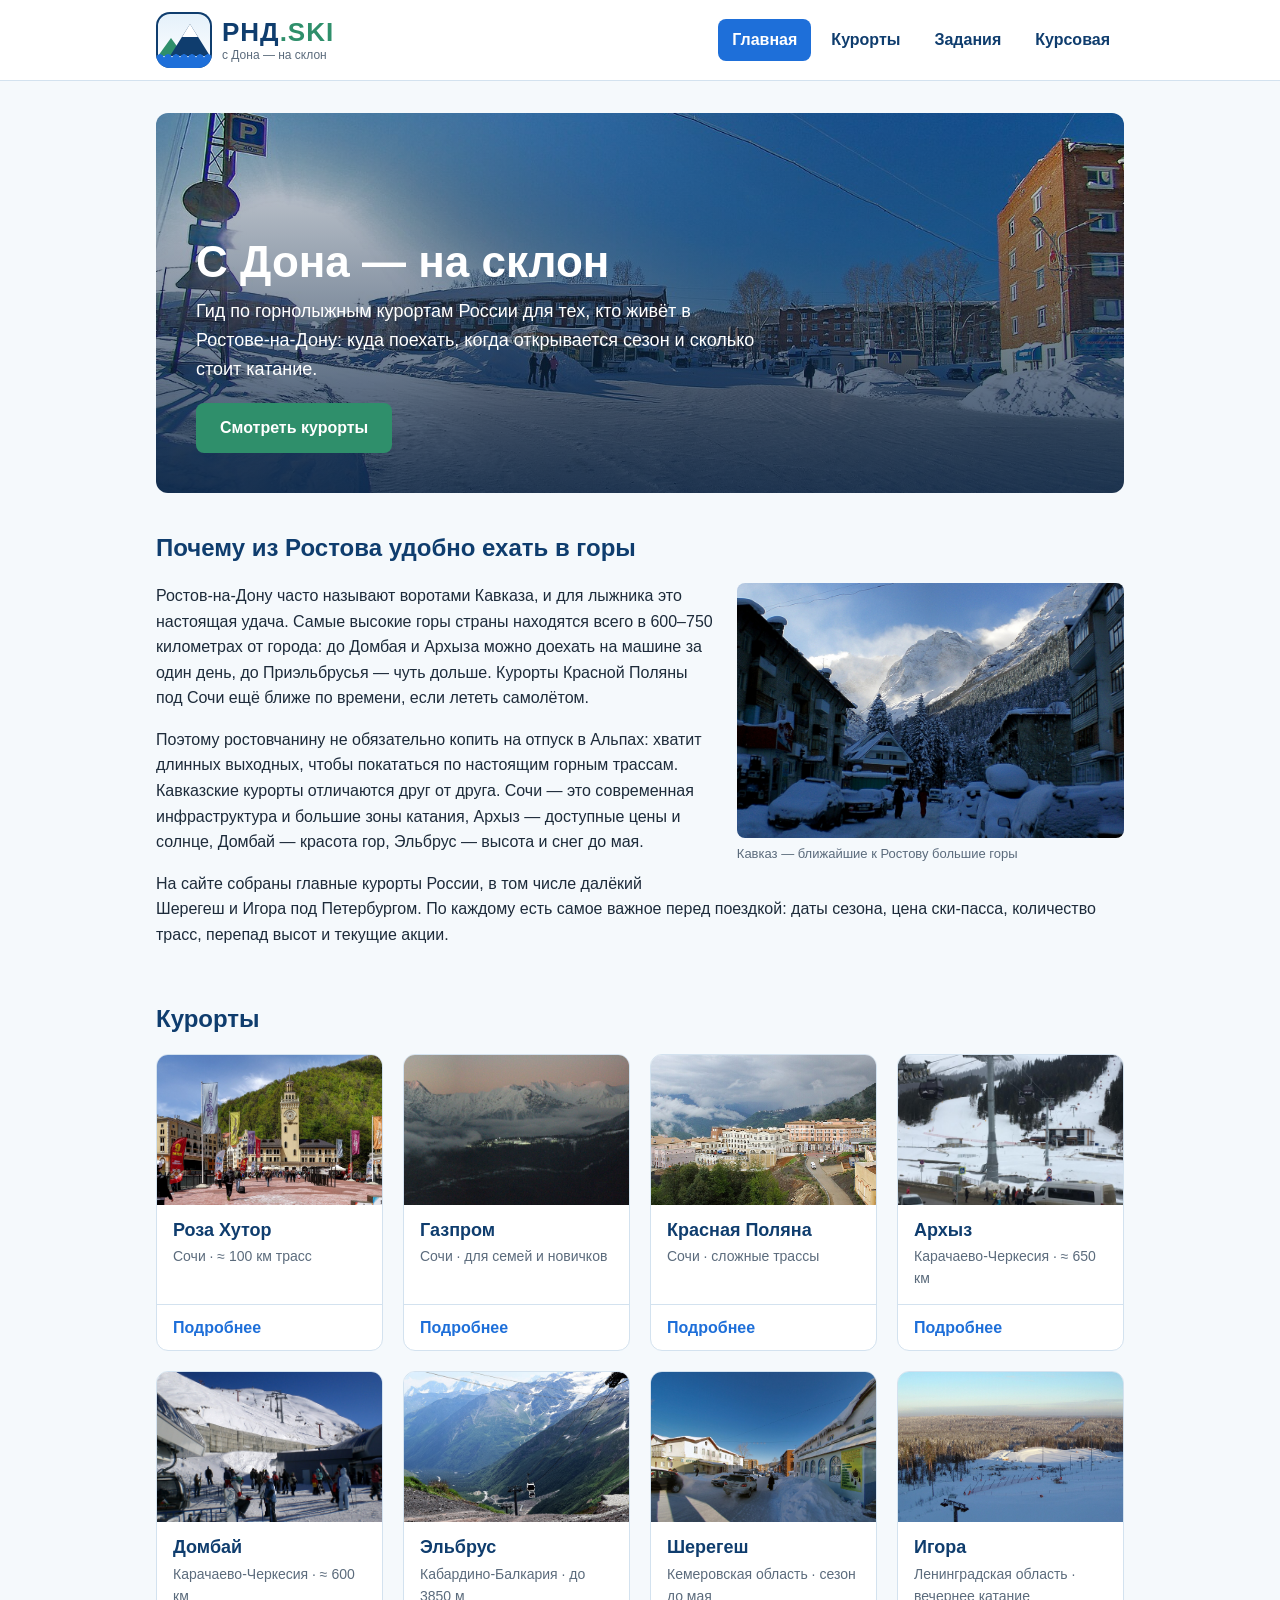
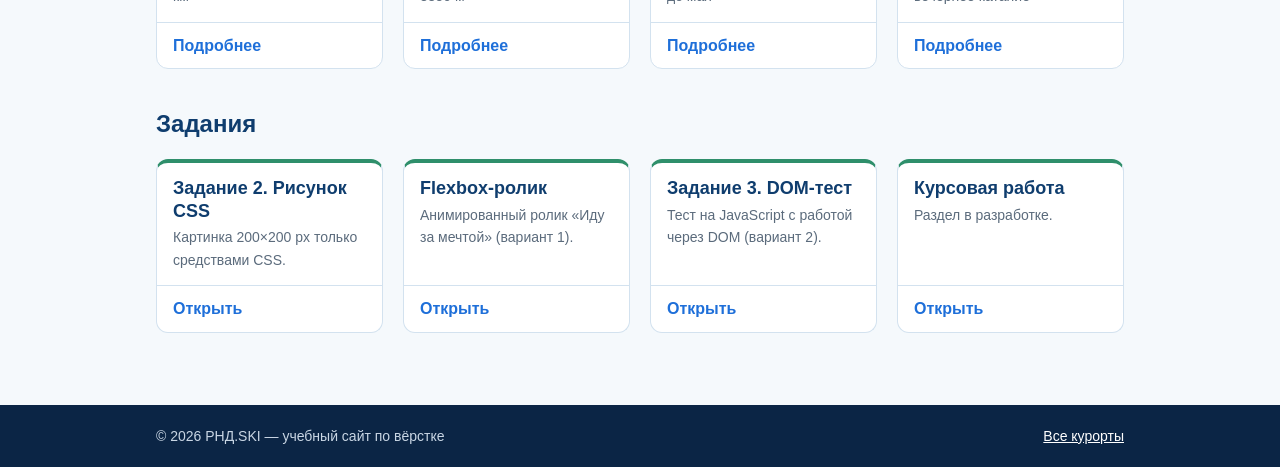
==== index.html @ c255b577 "Сайт РНД.SKI: курорты, логотип, задания" ====
<!DOCTYPE html>
<html lang="ru">
<head>
    <meta charset="UTF-8">
    <meta name="viewport" content="width=device-width, initial-scale=1.0">
    <title>РНД.SKI — горнолыжные курорты России</title>
    <link rel="stylesheet" href="css/style.css">
    <link rel="stylesheet" href="css/logo.css">
    <link rel="stylesheet" href="css/home.css">
</head>
<body>

    <header>
        <div class="header__inner">
            <a class="logo" href="index.html" aria-label="РНД.SKI — на главную">
                <span class="logo__mark">
                    <span class="logo__hill"></span>
                    <span class="logo__peak"></span>
                    <span class="logo__wave"></span>
                </span>
                <span class="logo__text">
                    <span class="logo__name">РНД<span>.SKI</span></span>
                    <span class="logo__slogan">с Дона — на склон</span>
                </span>
            </a>
            <nav>
                <ul>
                    <li><a class="active" href="index.html">Главная</a></li>
                    <li><a href="pages/resorts.html">Курорты</a></li>
                    <li><a href="#tasks">Задания</a></li>
                    <li><a href="pages/coursework.html">Курсовая</a></li>
                </ul>
            </nav>
        </div>
    </header>

    <main class="content">

        <section class="hero">
            <h1>С Дона — на склон</h1>
            <p>
                Гид по горнолыжным курортам России для тех, кто живёт в Ростове-на-Дону:
                куда поехать, когда открывается сезон и сколько стоит катание.
            </p>
            <a class="button" href="pages/resorts.html">Смотреть курорты</a>
        </section>

        <section class="about">
            <h2>Почему из Ростова удобно ехать в горы</h2>
            <figure class="about__photo">
                <img src="img/resorts/about.jpg" alt="Кавказские горы зимой">
                <figcaption>Кавказ — ближайшие к Ростову большие горы</figcaption>
            </figure>
            <p>
                Ростов-на-Дону часто называют воротами Кавказа, и для лыжника это
                настоящая удача. Самые высокие горы страны находятся всего в 600–750
                километрах от города: до Домбая и Архыза можно доехать на машине за один
                день, до Приэльбрусья — чуть дольше. Курорты Красной Поляны под Сочи
                ещё ближе по времени, если лететь самолётом.
            </p>
            <p>
                Поэтому ростовчанину не обязательно копить на отпуск в Альпах: хватит
                длинных выходных, чтобы покататься по настоящим горным трассам.
                Кавказские курорты отличаются друг от друга. Сочи — это современная
                инфраструктура и большие зоны катания, Архыз — доступные цены и
                солнце, Домбай — красота гор, Эльбрус — высота и снег до мая.
            </p>
            <p>
                На сайте собраны главные курорты России, в том числе далёкий Шерегеш
                и Игора под Петербургом. По каждому есть самое важное перед поездкой:
                даты сезона, цена ски-пасса, количество трасс, перепад высот и
                текущие акции.
            </p>
        </section>

        <section>
            <h2>Курорты</h2>
            <ul class="cards">
                <li class="card">
                    <img src="img/resorts/rosa-khutor.jpg" alt="Роза Хутор">
                    <div class="card__body">
                        <h3>Роза Хутор</h3>
                        <p>Сочи · ≈ 100 км трасс</p>
                    </div>
                    <a class="card__link" href="pages/resorts.html#rosa-khutor">Подробнее</a>
                </li>
                <li class="card">
                    <img src="img/resorts/gazprom.jpg" alt="Газпром">
                    <div class="card__body">
                        <h3>Газпром</h3>
                        <p>Сочи · для семей и новичков</p>
                    </div>
                    <a class="card__link" href="pages/resorts.html#gazprom">Подробнее</a>
                </li>
                <li class="card">
                    <img src="img/resorts/krasnaya-polyana.jpg" alt="Красная Поляна">
                    <div class="card__body">
                        <h3>Красная Поляна</h3>
                        <p>Сочи · сложные трассы</p>
                    </div>
                    <a class="card__link" href="pages/resorts.html#krasnaya-polyana">Подробнее</a>
                </li>
                <li class="card">
                    <img src="img/resorts/arkhyz.jpg" alt="Архыз">
                    <div class="card__body">
                        <h3>Архыз</h3>
                        <p>Карачаево-Черкесия · ≈ 650 км</p>
                    </div>
                    <a class="card__link" href="pages/resorts.html#arkhyz">Подробнее</a>
                </li>
                <li class="card">
                    <img src="img/resorts/dombay.jpg" alt="Домбай">
                    <div class="card__body">
                        <h3>Домбай</h3>
                        <p>Карачаево-Черкесия · ≈ 600 км</p>
                    </div>
                    <a class="card__link" href="pages/resorts.html#dombay">Подробнее</a>
                </li>
                <li class="card">
                    <img src="img/resorts/elbrus.jpg" alt="Эльбрус">
                    <div class="card__body">
                        <h3>Эльбрус</h3>
                        <p>Кабардино-Балкария · до 3850 м</p>
                    </div>
                    <a class="card__link" href="pages/resorts.html#elbrus">Подробнее</a>
                </li>
                <li class="card">
                    <img src="img/resorts/sheregesh.jpg" alt="Шерегеш">
                    <div class="card__body">
                        <h3>Шерегеш</h3>
                        <p>Кемеровская область · сезон до мая</p>
                    </div>
                    <a class="card__link" href="pages/resorts.html#sheregesh">Подробнее</a>
                </li>
                <li class="card">
                    <img src="img/resorts/igora.jpg" alt="Игора">
                    <div class="card__body">
                        <h3>Игора</h3>
                        <p>Ленинградская область · вечернее катание</p>
                    </div>
                    <a class="card__link" href="pages/resorts.html#igora">Подробнее</a>
                </li>
            </ul>
        </section>

        <section id="tasks">
            <h2>Задания</h2>
            <ul class="cards">
                <li class="card card--task">
                    <div class="card__body">
                        <h3>Задание 2. Рисунок CSS</h3>
                        <p>Картинка 200×200 px только средствами CSS.</p>
                    </div>
                    <a class="card__link" href="pages/css-pic.html">Открыть</a>
                </li>
                <li class="card card--task">
                    <div class="card__body">
                        <h3>Flexbox-ролик</h3>
                        <p>Анимированный ролик «Иду за мечтой» (вариант 1).</p>
                    </div>
                    <a class="card__link" href="pages/flexbox.html">Открыть</a>
                </li>
                <li class="card card--task">
                    <div class="card__body">
                        <h3>Задание 3. DOM-тест</h3>
                        <p>Тест на JavaScript с работой через DOM (вариант 2).</p>
                    </div>
                    <a class="card__link" href="pages/test.html">Открыть</a>
                </li>
                <li class="card card--task">
                    <div class="card__body">
                        <h3>Курсовая работа</h3>
                        <p>Раздел в разработке.</p>
                    </div>
                    <a class="card__link" href="pages/coursework.html">Открыть</a>
                </li>
            </ul>
        </section>

    </main>

    <footer>
        <div class="footer__inner">
            <p>&copy; 2026 РНД.SKI — учебный сайт по вёрстке</p>
            <p><a href="pages/resorts.html">Все курорты</a></p>
        </div>
    </footer>

</body>
</html>
---- css/style.css ----
:root {
    --site-bg:       #f5f9fc;
    --site-text:     #1d2b3a;
    --site-muted:    #5b6b7c;
    --site-primary:  #0f3d6e;
    --site-nav:      #1e6fd9;
    --site-accent:   #2f8f6b;
    --site-ice:      #e3f0fa;
    --site-border:   #d3e2ef;
    --site-footer:   #0b2545;
    --site-white:    #ffffff;
    --site-font:     "Segoe UI", Arial, sans-serif;
    --site-width:    1000px;
    --site-radius:   12px;
}

body {
    display: flex;
    flex-direction: column;
    min-height: 100vh;
    margin: 0;
    font-family: var(--site-font);
    font-size: 16px;
    line-height: 1.6;
    color: var(--site-text);
    background-color: var(--site-bg);
}

img {
    max-width: 100%;
}

/* ---------- Шапка ---------- */

header {
    border-bottom: 1px solid var(--site-border);
    background-color: var(--site-white);
}

.header__inner {
    display: flex;
    flex-wrap: wrap;
    justify-content: space-between;
    align-items: center;
    gap: 12px 24px;
    box-sizing: border-box;
    max-width: var(--site-width);
    margin: 0 auto;
    padding: 12px 16px;
}

/* ---------- Меню ---------- */

nav ul {
    display: flex;
    flex-wrap: wrap;
    gap: 6px;
    margin: 0;
    padding: 0;
    list-style: none;
}

nav a {
    display: block;
    padding: 8px 14px;
    border-radius: 8px;
    font-weight: 600;
    color: var(--site-primary);
    text-decoration: none;
    transition: background-color 0.2s;
}

nav a:hover {
    background-color: var(--site-ice);
}

nav a.active {
    color: var(--site-white);
    background-color: var(--site-nav);
}

/* ---------- Контент ---------- */

.content {
    flex: 1;
    box-sizing: border-box;
    width: 100%;
    max-width: var(--site-width);
    margin: 0 auto;
    padding: 32px 16px;
}

.content h1,
.content h2,
.content h3 {
    line-height: 1.25;
    color: var(--site-primary);
}

.content h1 {
    margin-top: 0;
    font-size: 34px;
}

.content section {
    margin-bottom: 40px;
}

.content a {
    color: var(--site-nav);
}

.lead {
    font-size: 18px;
    color: var(--site-muted);
}

/* Блок «О задании» на страницах заданий */
.task-info {
    margin-bottom: 32px;
    padding: 20px 24px;
    border-left: 4px solid var(--site-accent);
    border-radius: var(--site-radius);
    background-color: var(--site-white);
}

.task-info h2 {
    margin-top: 0;
}

.task-info p:last-child {
    margin-bottom: 0;
}

/* ---------- Подвал ---------- */

footer {
    color: #c9d6e4;
    background-color: var(--site-footer);
}

.footer__inner {
    display: flex;
    flex-wrap: wrap;
    justify-content: space-between;
    gap: 8px 24px;
    box-sizing: border-box;
    max-width: var(--site-width);
    margin: 0 auto;
    padding: 20px 16px;
    font-size: 14px;
}

footer p {
    margin: 0;
}

footer a {
    color: var(--site-white);
}

@media (max-width: 700px) {
    .content h1 {
        font-size: 28px;
    }
}
---- css/logo.css ----
/* Логотип «РНД.SKI»: горный пик со снежной шапкой над волной Дона.
   Нарисован только средствами CSS, без картинок. */

.logo {
    --logo-dark:  #0f3d6e;
    --logo-green: #2f8f6b;
    --logo-wave:  #1e6fd9;
    --logo-sky:   #e3f0fa;

    display: inline-flex;
    align-items: center;
    gap: 10px;
    text-decoration: none;
}

.logo__mark {
    position: relative;
    width: 56px;
    height: 56px;
    border-radius: 14px;
    overflow: hidden;
    background-image: linear-gradient(to bottom, var(--logo-sky), #ffffff);
    box-shadow: inset 0 0 0 2px var(--logo-dark);
}

/* Большой пик */
.logo__peak {
    position: absolute;
    left: 14px;
    bottom: 12px;
    width: 0;
    height: 0;
    border-left: 20px solid transparent;
    border-right: 20px solid transparent;
    border-bottom: 32px solid var(--logo-dark);
}

/* Снежная шапка на вершине */
.logo__peak::after {
    content: "";
    position: absolute;
    top: 0;
    left: -8px;
    width: 0;
    height: 0;
    border-left: 8px solid transparent;
    border-right: 8px solid transparent;
    border-bottom: 13px solid #ffffff;
}

/* Малый зелёный холм слева */
.logo__hill {
    position: absolute;
    left: 2px;
    bottom: 12px;
    width: 0;
    height: 0;
    border-left: 13px solid transparent;
    border-right: 13px solid transparent;
    border-bottom: 18px solid var(--logo-green);
}

/* Волна Дона: ряд дуг сверху и сплошная полоса воды снизу */
.logo__wave {
    position: absolute;
    left: 0;
    bottom: 0;
    width: 100%;
    height: 14px;
    background-image:
        radial-gradient(circle at 50% 100%, var(--logo-wave) 3.5px, transparent 4px),
        linear-gradient(var(--logo-wave), var(--logo-wave));
    background-size: 8px 4px, 100% 10px;
    background-position: 0 0, 0 100%;
    background-repeat: repeat-x, no-repeat;
}

.logo__text {
    display: flex;
    flex-direction: column;
    line-height: 1;
}

.logo__name {
    font-size: 26px;
    font-weight: 800;
    letter-spacing: 1px;
    color: var(--logo-dark);
}

.logo__name span {
    color: var(--logo-green);
}

.logo__slogan {
    margin-top: 4px;
    font-size: 12px;
    color: #5b6b7c;
}
---- css/home.css ----
/* Главный экран */
.hero {
    display: flex;
    flex-direction: column;
    justify-content: flex-end;
    box-sizing: border-box;
    min-height: 380px;
    padding: 40px;
    border-radius: var(--site-radius);
    color: var(--site-white);
    background-color: var(--site-primary);
    background-image:
        linear-gradient(to top, rgba(11, 37, 69, 0.85), rgba(11, 37, 69, 0.15)),
        url("../img/resorts/hero.jpg");
    background-size: cover;
    background-position: center;
}

.content .hero h1 {
    margin-bottom: 8px;
    font-size: 44px;
    color: var(--site-white);
}

.hero p {
    max-width: 560px;
    margin: 0 0 20px;
    font-size: 18px;
}

.button {
    display: inline-block;
    align-self: flex-start;
    padding: 12px 24px;
    border-radius: 8px;
    font-weight: 700;
    color: var(--site-white);
    text-decoration: none;
    background-color: var(--site-accent);
    transition: background-color 0.2s;
}

.content a.button {
    color: var(--site-white);
}

.button:hover {
    background-color: var(--site-nav);
}

/* Текст с изображением */
.about__photo {
    float: right;
    width: 40%;
    margin: 0 0 16px 24px;
}

.about__photo img {
    display: block;
    width: 100%;
    border-radius: 8px;
}

.about__photo figcaption {
    margin-top: 6px;
    font-size: 13px;
    color: var(--site-muted);
}

.about::after {
    content: "";
    display: block;
    clear: both;
}

/* Карточки курортов и заданий */
.cards {
    display: grid;
    grid-template-columns: repeat(auto-fill, minmax(220px, 1fr));
    gap: 20px;
    margin: 0;
    padding: 0;
    list-style: none;
}

.card {
    display: flex;
    flex-direction: column;
    overflow: hidden;
    border: 1px solid var(--site-border);
    border-radius: var(--site-radius);
    background-color: var(--site-white);
}

.card img {
    display: block;
    width: 100%;
    height: 150px;
    object-fit: cover;
}

.card__body {
    flex: 1;
    padding: 14px 16px;
}

.card h3 {
    margin: 0 0 4px;
    font-size: 18px;
}

.card p {
    margin: 0;
    font-size: 14px;
    color: var(--site-muted);
}

.card__link {
    display: block;
    padding: 10px 16px;
    border-top: 1px solid var(--site-border);
    font-weight: 600;
    text-decoration: none;
}

.card--task {
    border-top: 4px solid var(--site-accent);
}

@media (max-width: 700px) {
    .hero {
        min-height: 300px;
        padding: 24px;
    }

    .content .hero h1 {
        font-size: 32px;
    }

    .about__photo {
        float: none;
        width: 100%;
        margin: 0 0 16px;
    }
}
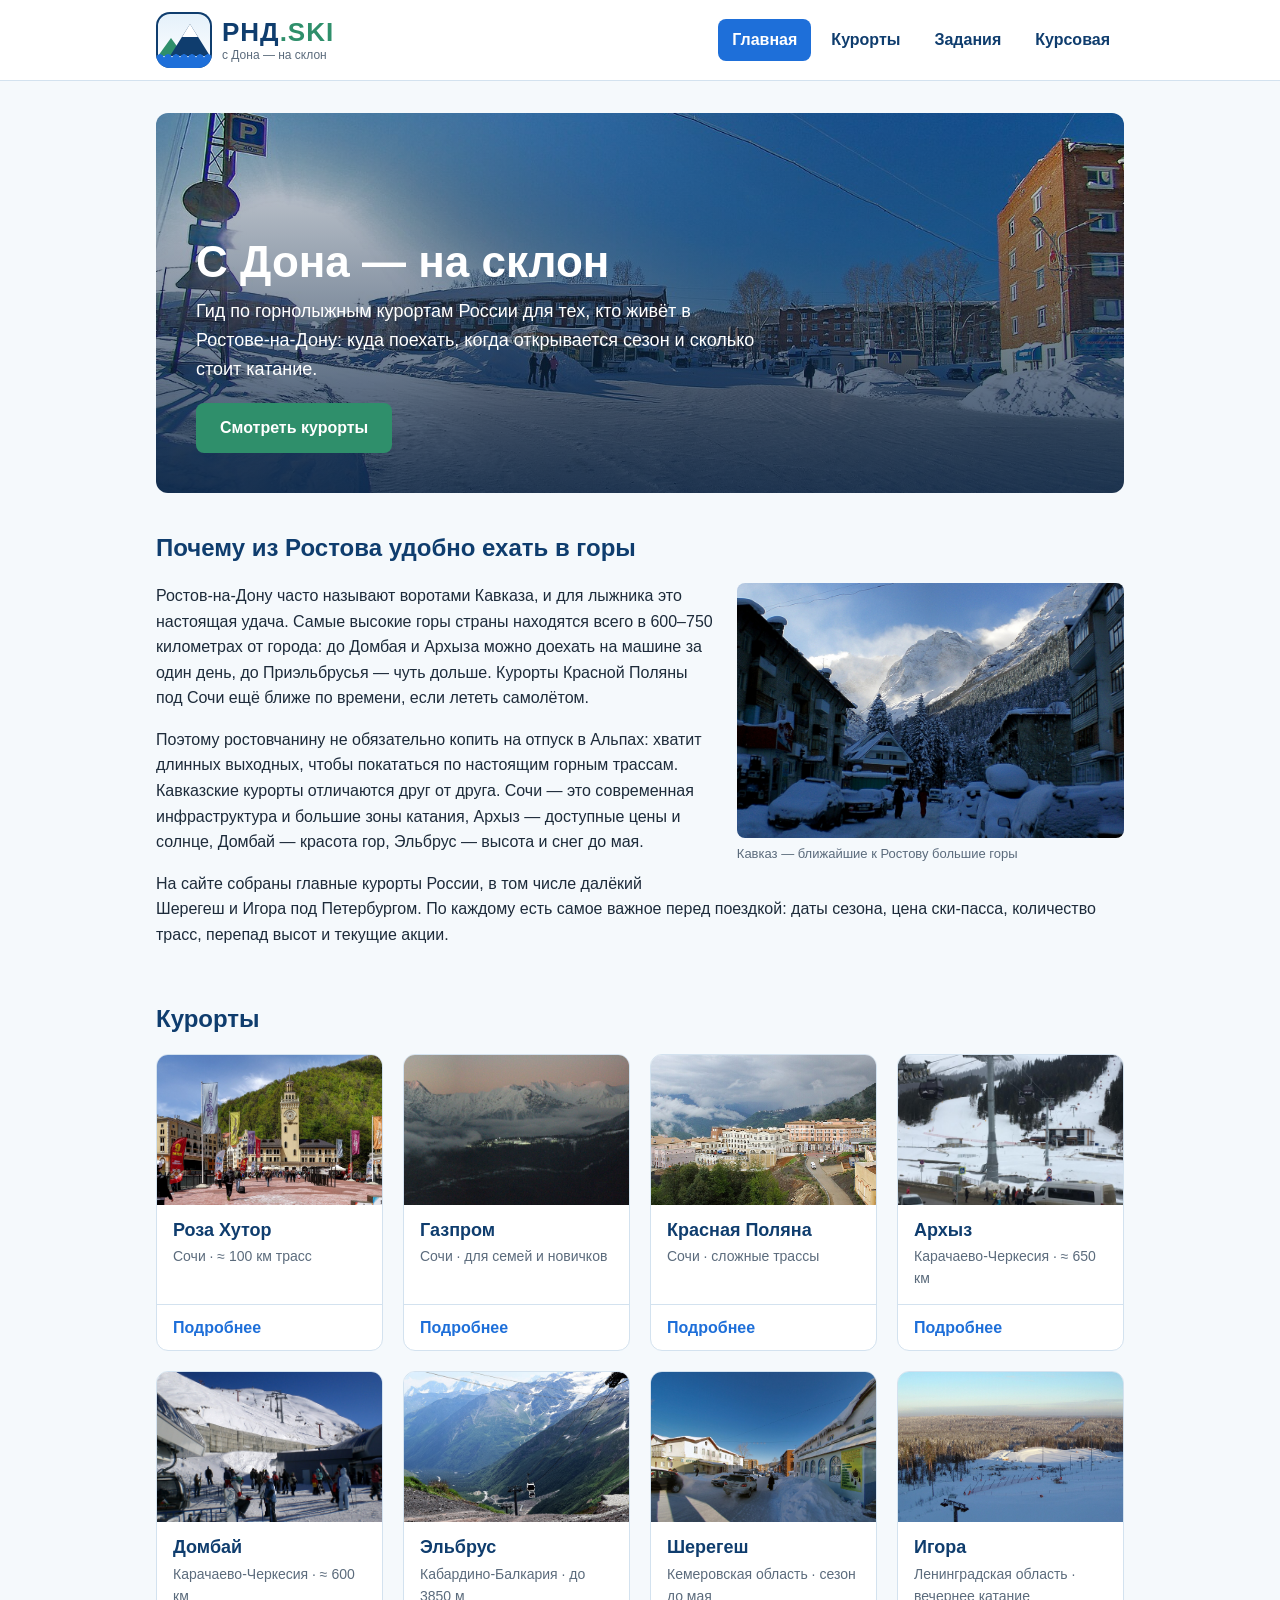
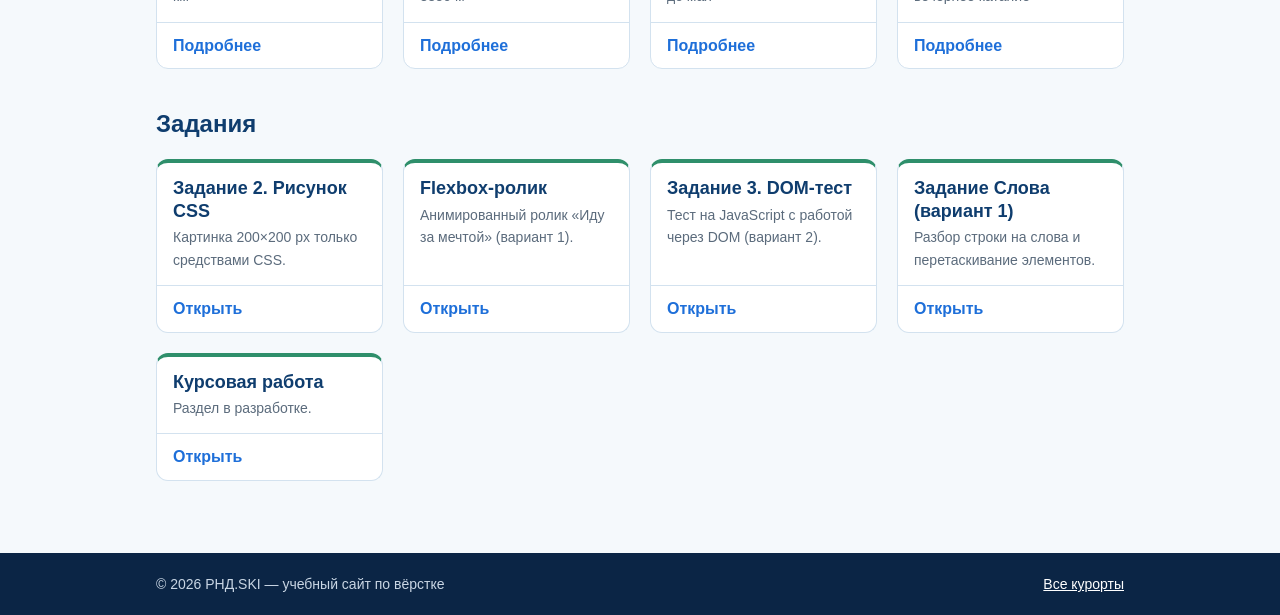
==== commit 50d67def: "Задание Слова (вариант 1)" ====
--- a/index.html
+++ b/index.html
@@ -169,6 +169,13 @@
                 </li>
                 <li class="card card--task">
                     <div class="card__body">
+                        <h3>Задание Слова (вариант 1)</h3>
+                        <p>Разбор строки на слова и перетаскивание элементов.</p>
+                    </div>
+                    <a class="card__link" href="pages/words.html">Открыть</a>
+                </li>
+                <li class="card card--task">
+                    <div class="card__body">
                         <h3>Курсовая работа</h3>
                         <p>Раздел в разработке.</p>
                     </div>
